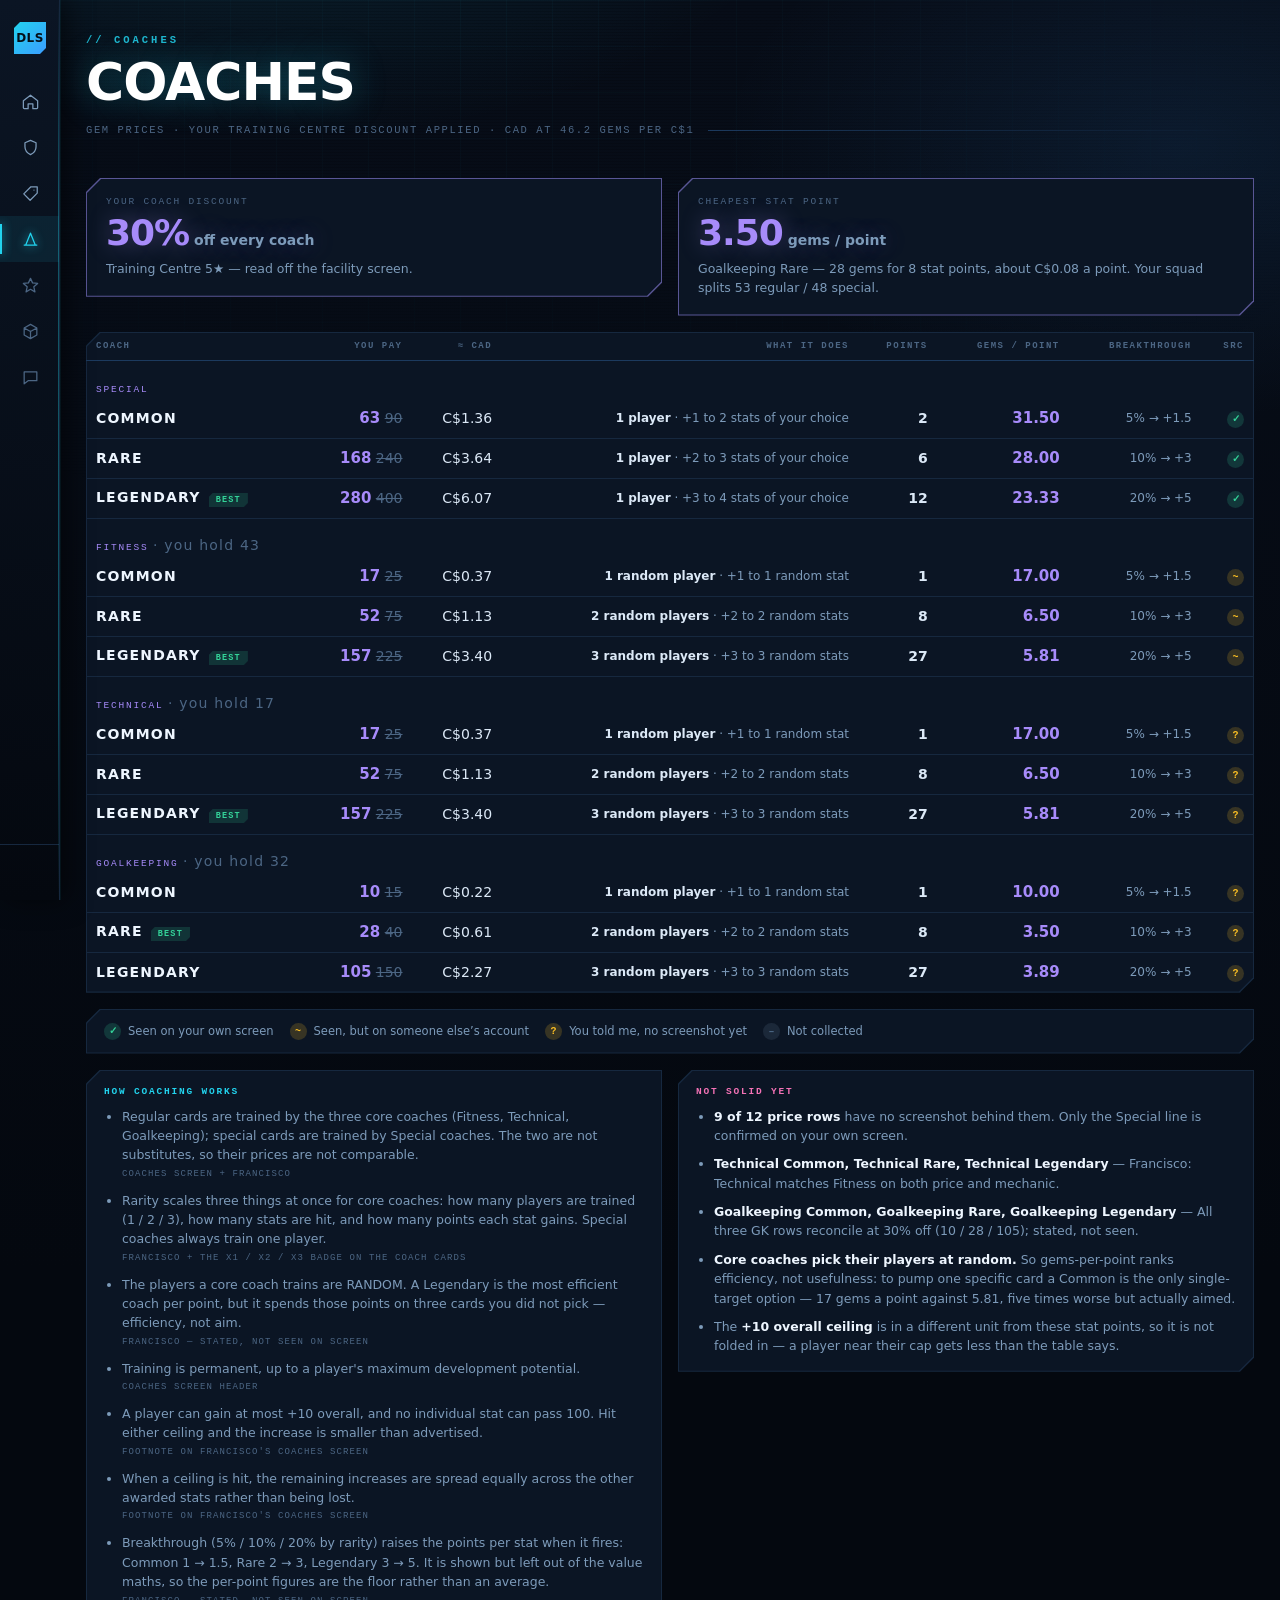
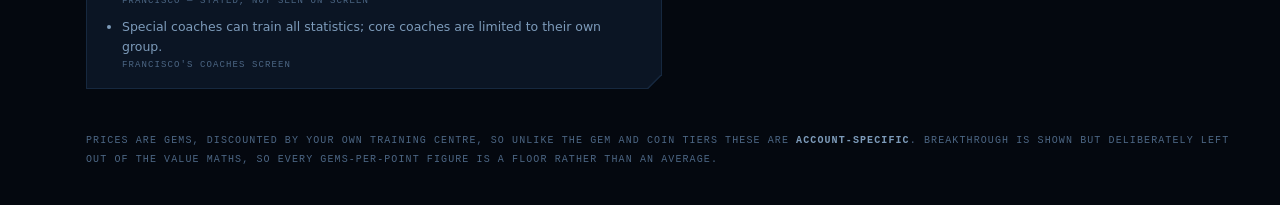
==== coaches.html @ 45949775 "Add coaches as its own section, priced per stat point Coaches are gem-priced and discounted per acco" ====
<!DOCTYPE html>
<html lang="en">
<head>
<meta charset="UTF-8">
<meta name="viewport" content="width=device-width, initial-scale=1.0">
<title>Coaches · DLS</title>
<meta name="theme-color" content="#04080f">

<link rel="stylesheet" href="assets/shell.css">
<style>
:root { color-scheme: dark; --accent: var(--dls-violet); }

.stack { display: grid; gap: 16px; }
.duo { display: grid; grid-template-columns: 1fr 1fr; gap: 16px; align-items: start; }
.duo > * { min-width: 0; }

/* --- Headline cards ------------------------------------------------------ */

.card { padding: 18px 20px; background: color-mix(in srgb, var(--accent) 46%, var(--dls-edge-soft)); }
.card__lab {
  font-family: var(--dls-mono);
  font-size: 9.5px;
  letter-spacing: 1.8px;
  text-transform: uppercase;
  color: var(--dls-ink-faint);
}
.card__big {
  margin-top: 8px;
  font-size: 36px;
  font-weight: 900;
  line-height: 1;
  letter-spacing: -1px;
  color: var(--dls-violet);
  text-shadow: 0 0 22px rgba(167, 139, 250, .35);
  font-variant-numeric: tabular-nums;
}
.card__big small { font-size: 14px; font-weight: 700; letter-spacing: 0; color: var(--dls-ink-dim); }
.card__sub { margin-top: 9px; font-size: 12.5px; line-height: 1.5; color: var(--dls-ink-dim); }

/* --- Table --------------------------------------------------------------- */

.tbl-scroll { overflow-x: auto; }
table { width: 100%; min-width: 620px; border-collapse: collapse; }
th {
  padding: 9px 10px;
  border-bottom: 1px solid var(--dls-edge);
  font-family: var(--dls-mono);
  font-size: 9px;
  font-weight: 600;
  letter-spacing: 1.5px;
  text-transform: uppercase;
  color: var(--dls-ink-faint);
  text-align: right;
  white-space: nowrap;
}
th:first-child, td:first-child { text-align: left; }
td {
  padding: 10px 10px;
  border-bottom: 1px solid var(--dls-edge-soft);
  text-align: right;
  font-variant-numeric: tabular-nums;
  white-space: nowrap;
}
tbody tr:hover td { background: rgba(167, 139, 250, .05); }

.grp td { border-bottom: none; padding-top: 18px; padding-bottom: 4px; }
.grp span {
  font-family: var(--dls-mono);
  font-size: 9.5px;
  letter-spacing: 1.8px;
  text-transform: uppercase;
  color: var(--dls-violet);
}
.grp em { font-style: normal; color: var(--dls-ink-faint); letter-spacing: 1.2px; }

.rarity { font-weight: 800; letter-spacing: 1.2px; text-transform: uppercase; color: #eef6ff; }
.gem-price { font-weight: 900; font-size: 15px; color: var(--dls-violet); }
.gem-base { color: var(--dls-ink-faint); text-decoration: line-through; }
.cad { color: var(--dls-ink); }
.pts { color: var(--dls-ink); font-weight: 700; }
.per-pt { font-weight: 900; font-size: 15px; color: var(--dls-violet); }
.bt { color: var(--dls-ink-dim); font-size: 12px; }
.does { color: var(--dls-ink-dim); font-size: 12px; white-space: normal; min-width: 180px; }
.does b { color: var(--dls-ink); font-weight: 700; }

.tag {
  display: inline-block;
  margin-left: 8px;
  padding: 2px 7px;
  clip-path: polygon(4px 0, 100% 0, 100% calc(100% - 4px), calc(100% - 4px) 100%, 0 100%, 0 4px);
  background: rgba(52, 211, 153, .16);
  color: var(--dls-mint);
  font-family: var(--dls-mono);
  font-size: 8.5px;
  font-weight: 700;
  letter-spacing: 1.2px;
  text-transform: uppercase;
}

/* --- Provenance ---------------------------------------------------------- */

.src {
  display: inline-block;
  width: 17px;
  height: 17px;
  line-height: 17px;
  text-align: center;
  border-radius: 50%;
  font-family: var(--dls-mono);
  font-size: 10px;
  font-weight: 700;
  cursor: help;
}
.src--shot { background: rgba(52, 211, 153, .18); color: var(--dls-mint); }
.src--alt { background: rgba(251, 191, 36, .18); color: var(--dls-amber); }
.src--recall { background: rgba(251, 191, 36, .18); color: var(--dls-amber); }
.src--unknown { background: rgba(125, 155, 186, .14); color: var(--dls-ink-faint); }

.legend { display: flex; flex-wrap: wrap; gap: 16px; padding: 14px 18px; }
.legend div { display: flex; align-items: center; gap: 7px; font-size: 11.5px; color: var(--dls-ink-dim); }

/* --- Prose blocks -------------------------------------------------------- */

.block { padding: 16px 18px; }
.block h2 {
  margin: 0 0 10px;
  font-family: var(--dls-mono);
  font-size: 9.5px;
  font-weight: 600;
  letter-spacing: 1.8px;
  text-transform: uppercase;
}
.block--rules h2 { color: var(--dls-cyan); }
.block--gaps h2 { color: var(--dls-magenta); }
.block ul { margin: 0; padding-left: 18px; }
.block li { margin-bottom: 9px; font-size: 12.5px; line-height: 1.55; color: var(--dls-ink-dim); }
.block li:last-child { margin-bottom: 0; }
.block li b { color: #eef6ff; font-weight: 700; }
.block li em {
  display: block;
  margin-top: 3px;
  font-style: normal;
  font-family: var(--dls-mono);
  font-size: 9px;
  letter-spacing: 1.1px;
  text-transform: uppercase;
  color: var(--dls-ink-faint);
}

@media (max-width: 900px) { .duo { grid-template-columns: 1fr; } }
</style>
</head>

<body data-dls-page="coaches" data-dls-skin="hud">

<div class="wrap stack">

  <header class="head">
    <p class="eyebrow">// Coaches</p>
    <h1>Coaches</h1>
    <p class="rule" id="head-rule">—</p>
  </header>

  <div class="duo">
    <div class="dls-panel card">
      <div class="card__lab">Your coach discount</div>
      <div class="card__big" id="disc">—<small> off every coach</small></div>
      <div class="card__sub" id="disc-sub"></div>
    </div>
    <div class="dls-panel card">
      <div class="card__lab">Cheapest stat point</div>
      <div class="card__big" id="best">—<small> gems / point</small></div>
      <div class="card__sub" id="best-sub"></div>
    </div>
  </div>

  <div class="dls-panel">
    <div class="tbl-scroll">
      <table>
        <thead><tr>
          <th>Coach</th><th>You pay</th><th>≈ CAD</th><th>What it does</th>
          <th>Points</th><th>Gems / point</th><th>Breakthrough</th><th>Src</th>
        </tr></thead>
        <tbody id="rows"></tbody>
      </table>
    </div>
  </div>

  <div class="dls-panel legend" id="legend"></div>

  <div class="duo">
    <div class="dls-panel block block--rules">
      <h2>How coaching works</h2>
      <ul id="rules"></ul>
    </div>
    <div class="dls-panel block block--gaps">
      <h2>Not solid yet</h2>
      <ul id="gaps"></ul>
    </div>
  </div>

  <p class="note" id="foot"></p>

</div>

<script src="data/coaches.js"></script>
<script src="data/store.js"></script>
<script src="data/players.js"></script>
<script src="assets/shell.js" defer></script>
<script>
/* Every figure here is derived from data/coaches.js — prices, points and value
   are computed, never typed, so a price change is a one-line edit in the data
   file. data/store.js supplies the gem rate for the CAD column; data/players.js
   supplies the squad split, since core and Special coaches apply to different
   cards and the useful question is how many of each you own. */

var money = function (n) { return 'C$' + n.toFixed(2); };
var num = function (n) { return n.toLocaleString('en-CA'); };

function coachPrice(base) {
  return base == null ? null : Math.floor(base * (100 - COACH_DISCOUNT_PCT) / 100);
}

var SRC = {
  shot:       { cls: 'shot',    mark: '✓', label: 'Seen on your own screen' },
  'shot-alt': { cls: 'alt',     mark: '~', label: 'Seen, but on someone else’s account' },
  said:       { cls: 'recall',  mark: '?', label: 'You told me, no screenshot yet' },
  unknown:    { cls: 'unknown', mark: '–', label: 'Not collected' }
};

/* Best value is judged inside each coach line, not across the whole table:
   core and Special coaches train different cards, so a Special coach costing
   more per point than a Fitness one is not a verdict on either. */
function bestPerType() {
  var best = {};
  COACHES.forEach(function (c) {
    var per = coachPrice(c.base) / coachPoints(c);
    if (best[c.type] == null || per < best[c.type]) best[c.type] = per;
  });
  return best;
}

(function () {
  var gemRate = Math.max.apply(null, GEM_PACKS.map(function (p) { return p.gems / p.price; }));
  var best = bestPerType();

  document.getElementById('head-rule').textContent =
    'Gem prices · your Training Centre discount applied · CAD at ' + gemRate.toFixed(1) + ' gems per C$1';

  /* --- table --- */
  var lastType = null;
  document.getElementById('rows').innerHTML = COACHES.map(function (c) {
    var head = '';
    if (c.type !== lastType) {
      lastType = c.type;
      var stock = COACH_STOCK[c.type];
      head = '<tr class="grp"><td colspan="8"><span>' + c.type + '</span>'
        + (stock != null ? ' <em>· you hold ' + stock + '</em>' : '') + '</td></tr>';
    }
    var pay = coachPrice(c.base), pts = coachPoints(c), per = pay / pts, s = SRC[c.src];
    return head + '<tr>'
      + '<td><span class="rarity">' + c.rarity + '</span>'
      + (Math.abs(per - best[c.type]) < 1e-9 ? '<span class="tag">Best</span>' : '') + '</td>'
      + '<td><span class="gem-price">' + num(pay) + '</span> <span class="gem-base">' + num(c.base) + '</span></td>'
      + '<td class="cad">' + money(pay / gemRate) + '</td>'
      + '<td class="does"><b>' + c.players + (c.rndPlayers ? ' random' : '')
      + (c.players === 1 ? ' player' : ' players')
      + '</b> · +' + c.step + ' to ' + c.statN
      + (c.pick === 'random' ? ' random stat' : ' stat') + (c.statN === 1 ? '' : 's')
      + (c.pick === 'random' ? '' : ' ' + c.pick) + '</td>'
      + '<td class="pts">' + pts + '</td>'
      + '<td class="per-pt">' + per.toFixed(2) + '</td>'
      + '<td class="bt">' + c.chance + '% → +' + c.bt + '</td>'
      + '<td><span class="src src--' + s.cls + '" title="' + s.label
      + (c.note ? ' — ' + c.note.replace(/"/g, '&quot;') : '') + '">' + s.mark + '</span></td>'
      + '</tr>';
  }).join('');

  /* --- headline cards --- */
  document.getElementById('disc').innerHTML =
    COACH_DISCOUNT_PCT + '%<small> off every coach</small>';
  document.getElementById('disc-sub').textContent = COACH_DISCOUNT_SOURCE + '.';

  var cheapest = COACHES.map(function (c) {
    return { c: c, per: coachPrice(c.base) / coachPoints(c) };
  }).sort(function (a, b) { return a.per - b.per; })[0];

  document.getElementById('best').innerHTML =
    cheapest.per.toFixed(2) + '<small> gems / point</small>';

  /* Mapping card type to the coach split is an inference: "standard" is the
     regular card type in the squad data, everything else is a special card. */
  var split = '';
  if (typeof PLAYERS !== 'undefined') {
    var regular = PLAYERS.filter(function (p) { return p.card === 'standard'; }).length;
    split = ' Your squad splits ' + regular + ' regular / ' + (PLAYERS.length - regular) + ' special.';
  }
  document.getElementById('best-sub').textContent =
    cheapest.c.type + ' ' + cheapest.c.rarity + ' — ' + coachPrice(cheapest.c.base)
    + ' gems for ' + coachPoints(cheapest.c) + ' stat points, about '
    + money(cheapest.per / gemRate) + ' a point.' + split;

  /* --- legend, rules, gaps --- */
  document.getElementById('legend').innerHTML = Object.keys(SRC).map(function (k) {
    return '<div><span class="src src--' + SRC[k].cls + '">' + SRC[k].mark + '</span>' + SRC[k].label + '</div>';
  }).join('');

  document.getElementById('rules').innerHTML = COACH_RULES.map(function (r) {
    return '<li>' + r.rule + '<em>' + r.src + '</em></li>';
  }).join('');

  /* Several rows share a note; list each note once against the rows it covers
     rather than repeating it verbatim three times. */
  var byNote = {};
  COACHES.filter(function (c) { return c.note; }).forEach(function (c) {
    (byNote[c.note] = byNote[c.note] || []).push(c.type + ' ' + c.rarity);
  });
  var unseen = COACHES.filter(function (c) { return c.src !== 'shot'; });

  document.getElementById('gaps').innerHTML =
    '<li><b>' + unseen.length + ' of ' + COACHES.length + ' price rows</b> have no screenshot behind them. '
    + 'Only the Special line is confirmed on your own screen.</li>'
    + Object.keys(byNote).map(function (n) {
        return '<li><b>' + byNote[n].join(', ') + '</b> — ' + n + '</li>';
      }).join('')
    + '<li><b>Core coaches pick their players at random.</b> So gems-per-point ranks efficiency, '
    + 'not usefulness: to pump one specific card a Common is the only single-target option — '
    + '17 gems a point against 5.81, five times worse but actually aimed.</li>'
    + '<li>The <b>+10 overall ceiling</b> is in a different unit from these stat points, so it is not '
    + 'folded in — a player near their cap gets less than the table says.</li>';

  document.getElementById('foot').innerHTML =
    'Prices are gems, discounted by your own Training Centre, so unlike the gem and coin tiers '
    + 'these are <b>account-specific</b>. Breakthrough is shown but deliberately left out of the value '
    + 'maths, so every gems-per-point figure is a floor rather than an average.';
})();
</script>
</body>
</html>
---- assets/shell.css ----
/* ===========================================================================
   DLS shell — the chrome shared by every page of the site.

   Direction: near-black ground, thin high-chroma strokes, octagonal clipped
   corners instead of rounded ones, telemetry-style monospace labels, and glow
   carried by layered box-shadows. Game UI, but console/HUD rather than the
   candy-coloured mobile store.

   Navigation is a fixed left rail: 60px of icons at rest, expanding to show
   labels on hover. Content is padded past the collapsed width and the expanded
   rail overlays it, so nothing reflows when it opens.

   Every token is prefixed --dls- on purpose: squad.html carries its own
   GitHub-Primer palette on --bg / --text / --accent and the two must not
   collide. This file owns the rail only; page bodies keep their own CSS.
   =========================================================================== */

:root {
  /* Ground */
  --dls-void: #04080f;
  --dls-ground: #070d18;
  --dls-panel: #0b1524;
  --dls-panel-lit: #101d30;

  /* Strokes and text */
  --dls-edge: #1c3a5e;
  --dls-edge-soft: #16283f;
  --dls-ink: #dce9f7;
  --dls-ink-dim: #7d9bba;
  --dls-ink-faint: #4c6684;

  /* High-chroma accents */
  --dls-cyan: #22d3ee;
  --dls-blue: #3b9dff;
  --dls-mint: #34d399;
  --dls-amber: #fbbf24;
  --dls-violet: #a78bfa;
  --dls-magenta: #f472b6;
  --dls-rose: #fb7185;

  --dls-rail-w: 60px;
  --dls-rail-open: 236px;

  /* Two corners cut, top-left and bottom-right — the load-bearing shape of
     the whole design. Overridden per element where a smaller cut reads better. */
  --dls-cut: 14px;
  --dls-oct: polygon(
    var(--dls-cut) 0, 100% 0,
    100% calc(100% - var(--dls-cut)), calc(100% - var(--dls-cut)) 100%,
    0 100%, 0 var(--dls-cut)
  );

  --dls-mono: ui-monospace, 'SF Mono', SFMono-Regular, Menlo, Consolas, monospace;
  --dls-sans: system-ui, 'Segoe UI', Roboto, sans-serif;
}

/* --- Left rail ------------------------------------------------------------ */

.dls-rail {
  position: fixed;
  top: 0;
  left: 0;
  z-index: 900;
  display: flex;
  flex-direction: column;
  width: var(--dls-rail-w);
  height: 100vh;
  padding: 12px 0;
  overflow: hidden;
  background: linear-gradient(180deg, var(--dls-panel) 0%, var(--dls-void) 100%);
  border-right: 1px solid var(--dls-edge-soft);
  box-shadow: 1px 0 0 rgba(34, 211, 238, .07), 6px 0 26px rgba(0, 0, 0, .55);
  font-family: var(--dls-sans);
  transition: width .18s cubic-bezier(.4, 0, .2, 1);
}
@media (hover: hover) and (pointer: fine) {
  .dls-rail:hover { width: var(--dls-rail-open); }
}
.dls-rail.is-open { width: var(--dls-rail-open); }

/* A hairline of accent light down the inner edge. */
.dls-rail::after {
  content: '';
  position: absolute;
  top: 0;
  right: 0;
  width: 1px;
  height: 100%;
  background: linear-gradient(180deg, transparent, rgba(34, 211, 238, .35) 22%, rgba(34, 211, 238, .35) 78%, transparent);
  pointer-events: none;
}

/* Rows share a grid so icons stay put while labels fade in. */
.dls-rail__logo,
.dls-rail__item {
  display: grid;
  grid-template-columns: var(--dls-rail-w) 1fr;
  align-items: center;
  height: 46px;
  text-decoration: none;
  white-space: nowrap;
}

.dls-rail__logo { height: 52px; margin-bottom: 14px; cursor: pointer; }
.dls-rail__mark {
  justify-self: center;
  display: grid;
  place-items: center;
  width: 32px;
  height: 32px;
  clip-path: polygon(6px 0, 100% 0, 100% calc(100% - 6px), calc(100% - 6px) 100%, 0 100%, 0 6px);
  background: linear-gradient(135deg, var(--dls-cyan), var(--dls-blue));
  color: #041018;
  font-size: 12px;
  font-weight: 900;
  letter-spacing: .5px;
  box-shadow: 0 0 14px rgba(34, 211, 238, .5);
}
.dls-rail__word {
  font-family: var(--dls-mono);
  font-size: 9.5px;
  font-weight: 600;
  letter-spacing: 2px;
  text-transform: uppercase;
  color: var(--dls-ink-dim);
}

.dls-rail__item { position: relative; color: var(--dls-ink-dim); transition: color .14s, background .14s; }
.dls-rail__item svg { justify-self: center; width: 19px; height: 19px; stroke: currentColor; fill: none; stroke-width: 1.6; stroke-linecap: round; stroke-linejoin: round; }
.dls-rail__label { font-size: 12.5px; font-weight: 700; letter-spacing: 1.4px; text-transform: uppercase; }

.dls-rail__item:hover { color: var(--dls-ink); background: rgba(34, 211, 238, .06); }

.dls-rail__item--active { color: var(--dls-cyan); background: rgba(34, 211, 238, .09); }
.dls-rail__item--active::before {
  content: '';
  position: absolute;
  left: 0;
  top: 8px;
  bottom: 8px;
  width: 2px;
  background: var(--dls-cyan);
  box-shadow: 0 0 10px var(--dls-cyan);
}
.dls-rail__item--active svg { filter: drop-shadow(0 0 5px rgba(34, 211, 238, .8)); }

.dls-rail__item--soon { color: var(--dls-ink-faint); cursor: not-allowed; }
.dls-rail__item--soon:hover { color: var(--dls-ink-faint); background: none; }
.dls-rail__lock {
  margin-left: 8px;
  font-family: var(--dls-mono);
  font-size: 8.5px;
  letter-spacing: 1.2px;
  color: var(--dls-ink-faint);
  opacity: .8;
}

.dls-rail__spacer { flex: 1; }

.dls-rail__foot {
  display: grid;
  grid-template-columns: var(--dls-rail-w) 1fr;
  align-items: center;
  min-height: 44px;
  border-top: 1px solid var(--dls-edge-soft);
  padding-top: 10px;
}
.dls-rail__build {
  font-family: var(--dls-mono);
  font-size: 8.5px;
  letter-spacing: 1.1px;
  text-transform: uppercase;
  color: var(--dls-ink-faint);
  white-space: nowrap;
}

/* squad.html ships a theme toggle pinned to the viewport corner; it moves into
   the rail foot, so its absolute positioning and Primer colours are undone. */
.dls-rail .theme-toggle {
  position: static;
  justify-self: center;
  border-color: var(--dls-edge-soft);
  background: var(--dls-panel-lit);
  color: var(--dls-ink-dim);
}
.dls-rail .theme-toggle:hover { border-color: var(--dls-cyan); color: var(--dls-cyan); }

/* Push page content clear of the collapsed rail. The attribute selector
   outranks squad.html's own bare `body` rule regardless of load order. */
body[data-dls-page] { padding-left: calc(var(--dls-rail-w) + 14px); }

@media (max-width: 640px) {
  :root { --dls-rail-w: 52px; }
}

/* --- Shared card / control primitives ------------------------------------ */

/* Clipped panel with a 1px lit edge: the element paints the edge colour and an
   inset pseudo-element paints the fill, since a clip-path crops any real
   border along with the corners. */
.dls-panel {
  position: relative;
  clip-path: var(--dls-oct);
  background: var(--dls-edge-soft);
}
.dls-panel::before {
  content: '';
  position: absolute;
  inset: 1px;
  clip-path: var(--dls-oct);
  background: var(--dls-panel);
  z-index: 0;
}
.dls-panel > * { position: relative; z-index: 1; }

.dls-btn {
  position: relative;
  display: block;
  width: 100%;
  padding: 13px 18px;
  clip-path: polygon(10px 0, 100% 0, 100% calc(100% - 10px), calc(100% - 10px) 100%, 0 100%, 0 10px);
  border: none;
  background: linear-gradient(100deg, var(--dls-cyan), var(--dls-blue));
  color: #04121a;
  font-family: var(--dls-sans);
  font-size: 14px;
  font-weight: 900;
  letter-spacing: 2.4px;
  text-transform: uppercase;
  text-align: center;
  text-decoration: none;
  cursor: pointer;
  transition: filter .14s, box-shadow .14s;
}
.dls-btn:hover { filter: brightness(1.12); box-shadow: 0 0 22px rgba(34, 211, 238, .45); }

.dls-btn--locked {
  background: var(--dls-edge-soft);
  color: var(--dls-ink-faint);
  cursor: not-allowed;
  letter-spacing: 2px;
}
.dls-btn--locked:hover { filter: none; box-shadow: none; }

/* Status chip — "LIVE" carries a pulsing dot, "LOCKED" does not. */
.dls-flag {
  display: inline-flex;
  align-items: center;
  gap: 6px;
  padding: 4px 10px;
  clip-path: polygon(6px 0, 100% 0, 100% calc(100% - 6px), calc(100% - 6px) 100%, 0 100%, 0 6px);
  font-family: var(--dls-mono);
  font-size: 9.5px;
  font-weight: 700;
  letter-spacing: 1.6px;
  text-transform: uppercase;
  white-space: nowrap;
}
.dls-flag i { width: 5px; height: 5px; border-radius: 50%; background: currentColor; }
.dls-flag--live {
  background: rgba(52, 211, 153, .13);
  color: var(--dls-mint);
  box-shadow: inset 0 0 0 1px rgba(52, 211, 153, .35);
}
.dls-flag--live i { animation: dls-pulse 1.8s ease-in-out infinite; }
.dls-flag--soon {
  background: rgba(125, 155, 186, .09);
  color: var(--dls-ink-faint);
  box-shadow: inset 0 0 0 1px rgba(125, 155, 186, .2);
}

@keyframes dls-pulse {
  0%, 100% { opacity: 1; box-shadow: 0 0 0 0 currentColor; }
  50% { opacity: .45; box-shadow: 0 0 7px 1px currentColor; }
}

@media (prefers-reduced-motion: reduce) {
  .dls-rail { transition: none; }
  .dls-flag--live i { animation: none; }
}

/* --- Page furniture, shared by the HUD-skinned pages ----------------------
   Opt in with data-dls-skin="hud" on <body>. squad.html deliberately stays
   out: it keeps its own GitHub-Primer palette and its light/dark toggle, and
   was not written for border-box, so the reset below is scoped too. */

body[data-dls-skin="hud"] * { box-sizing: border-box; }

body[data-dls-skin="hud"] {
  margin: 0;
  min-height: 100vh;
  padding: 34px 26px 48px calc(var(--dls-rail-w) + 26px);
  background:
    radial-gradient(900px 520px at 22% -10%, rgba(34, 211, 238, .13) 0%, transparent 62%),
    radial-gradient(760px 460px at 92% 8%, rgba(59, 157, 255, .10) 0%, transparent 60%),
    linear-gradient(180deg, var(--dls-ground) 0%, var(--dls-void) 70%);
  color: var(--dls-ink);
  font-family: var(--dls-sans);
  font-size: 14px;
}

/* Telemetry grid + scanlines, over the ground and under the content. */
body[data-dls-skin="hud"]::before {
  content: '';
  position: fixed;
  inset: 0;
  z-index: 0;
  pointer-events: none;
  background:
    linear-gradient(rgba(34, 211, 238, .030) 1px, transparent 1px) 0 0 / 100% 46px,
    linear-gradient(90deg, rgba(34, 211, 238, .030) 1px, transparent 1px) 0 0 / 46px 100%,
    repeating-linear-gradient(0deg, rgba(0, 0, 0, .16) 0 1px, transparent 1px 3px);
  mask-image: radial-gradient(1200px 700px at 40% 0%, #000 0%, transparent 78%);
}

.wrap { position: relative; z-index: 1; max-width: 1380px; margin: 0 auto; }

.head { margin-bottom: 26px; }
.eyebrow {
  margin: 0 0 10px;
  font-family: var(--dls-mono);
  font-size: 10.5px;
  font-weight: 600;
  letter-spacing: 3px;
  text-transform: uppercase;
  color: var(--dls-cyan);
  opacity: .85;
}
.head h1 {
  margin: 0;
  font-size: 52px;
  font-weight: 900;
  line-height: 1;
  letter-spacing: -1px;
  text-transform: uppercase;
  color: #fff;
  text-shadow: 0 0 34px rgba(34, 211, 238, .35);
}
.head h1 em {
  font-style: normal;
  color: var(--dls-cyan);
  text-shadow: 0 0 22px rgba(34, 211, 238, .7);
}
.rule {
  display: flex;
  align-items: center;
  gap: 14px;
  margin: 16px 0 0;
  font-family: var(--dls-mono);
  font-size: 10.5px;
  letter-spacing: 1.6px;
  text-transform: uppercase;
  color: var(--dls-ink-faint);
}
.rule::after {
  content: '';
  flex: 1;
  height: 1px;
  background: linear-gradient(90deg, var(--dls-edge), transparent);
}

.note {
  margin: 26px 0 0;
  font-family: var(--dls-mono);
  font-size: 10px;
  line-height: 1.9;
  letter-spacing: 1.1px;
  text-transform: uppercase;
  color: var(--dls-ink-faint);
}
.note b { color: var(--dls-ink-dim); font-weight: 600; }

@media (max-width: 620px) {
  body[data-dls-skin="hud"] { padding: 26px 16px 40px calc(var(--dls-rail-w) + 14px); }
  .head h1 { font-size: 38px; }
}
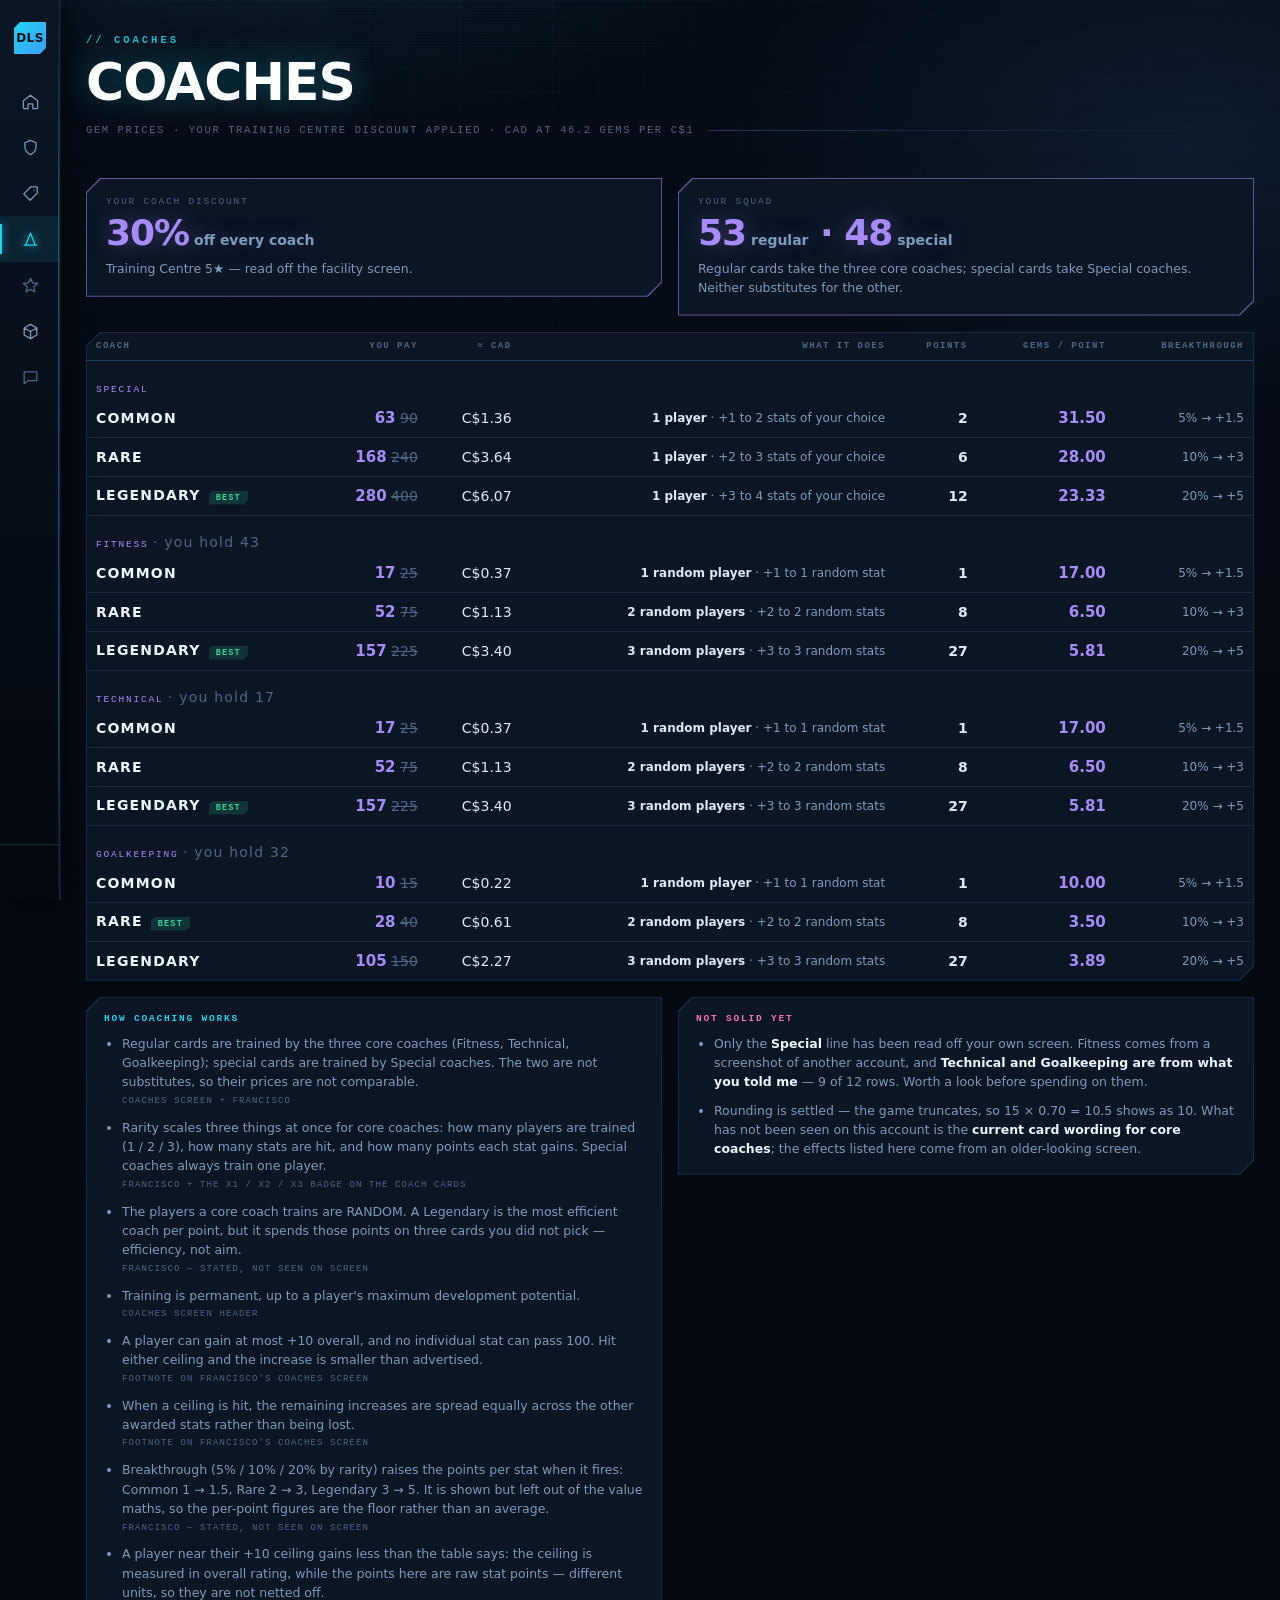
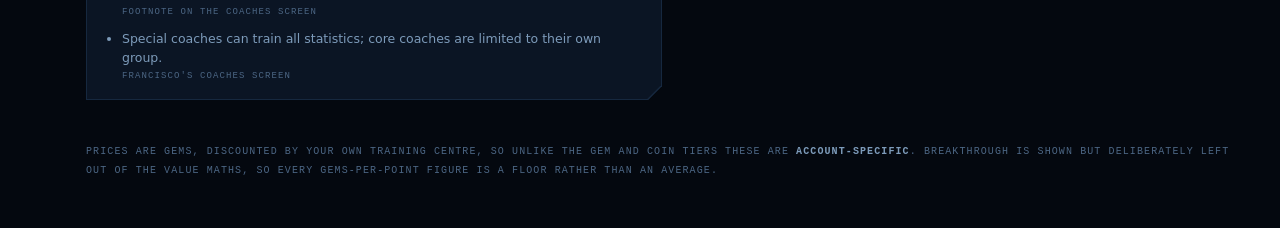
==== commit 0c209dd3: "Score the real-money packs against buying their contents yourself A pack is worth what its contents " ====
--- a/coaches.html
+++ b/coaches.html
@@ -96,28 +96,6 @@
   letter-spacing: 1.2px;
   text-transform: uppercase;
 }
-
-/* --- Provenance ---------------------------------------------------------- */
-
-.src {
-  display: inline-block;
-  width: 17px;
-  height: 17px;
-  line-height: 17px;
-  text-align: center;
-  border-radius: 50%;
-  font-family: var(--dls-mono);
-  font-size: 10px;
-  font-weight: 700;
-  cursor: help;
-}
-.src--shot { background: rgba(52, 211, 153, .18); color: var(--dls-mint); }
-.src--alt { background: rgba(251, 191, 36, .18); color: var(--dls-amber); }
-.src--recall { background: rgba(251, 191, 36, .18); color: var(--dls-amber); }
-.src--unknown { background: rgba(125, 155, 186, .14); color: var(--dls-ink-faint); }
-
-.legend { display: flex; flex-wrap: wrap; gap: 16px; padding: 14px 18px; }
-.legend div { display: flex; align-items: center; gap: 7px; font-size: 11.5px; color: var(--dls-ink-dim); }
 
 /* --- Prose blocks -------------------------------------------------------- */
 
@@ -168,9 +146,9 @@
       <div class="card__sub" id="disc-sub"></div>
     </div>
     <div class="dls-panel card">
-      <div class="card__lab">Cheapest stat point</div>
-      <div class="card__big" id="best">—<small> gems / point</small></div>
-      <div class="card__sub" id="best-sub"></div>
+      <div class="card__lab">Your squad</div>
+      <div class="card__big" id="split">—</div>
+      <div class="card__sub" id="split-sub"></div>
     </div>
   </div>
 
@@ -179,14 +157,12 @@
       <table>
         <thead><tr>
           <th>Coach</th><th>You pay</th><th>≈ CAD</th><th>What it does</th>
-          <th>Points</th><th>Gems / point</th><th>Breakthrough</th><th>Src</th>
+          <th>Points</th><th>Gems / point</th><th>Breakthrough</th>
         </tr></thead>
         <tbody id="rows"></tbody>
       </table>
     </div>
   </div>
-
-  <div class="dls-panel legend" id="legend"></div>
 
   <div class="duo">
     <div class="dls-panel block block--rules">
@@ -221,13 +197,6 @@
   return base == null ? null : Math.floor(base * (100 - COACH_DISCOUNT_PCT) / 100);
 }
 
-var SRC = {
-  shot:       { cls: 'shot',    mark: '✓', label: 'Seen on your own screen' },
-  'shot-alt': { cls: 'alt',     mark: '~', label: 'Seen, but on someone else’s account' },
-  said:       { cls: 'recall',  mark: '?', label: 'You told me, no screenshot yet' },
-  unknown:    { cls: 'unknown', mark: '–', label: 'Not collected' }
-};
-
 /* Best value is judged inside each coach line, not across the whole table:
    core and Special coaches train different cards, so a Special coach costing
    more per point than a Fitness one is not a verdict on either. */
@@ -254,10 +223,10 @@
     if (c.type !== lastType) {
       lastType = c.type;
       var stock = COACH_STOCK[c.type];
-      head = '<tr class="grp"><td colspan="8"><span>' + c.type + '</span>'
+      head = '<tr class="grp"><td colspan="7"><span>' + c.type + '</span>'
         + (stock != null ? ' <em>· you hold ' + stock + '</em>' : '') + '</td></tr>';
     }
-    var pay = coachPrice(c.base), pts = coachPoints(c), per = pay / pts, s = SRC[c.src];
+    var pay = coachPrice(c.base), pts = coachPoints(c), per = pay / pts;
     return head + '<tr>'
       + '<td><span class="rarity">' + c.rarity + '</span>'
       + (Math.abs(per - best[c.type]) < 1e-9 ? '<span class="tag">Best</span>' : '') + '</td>'
@@ -271,8 +240,6 @@
       + '<td class="pts">' + pts + '</td>'
       + '<td class="per-pt">' + per.toFixed(2) + '</td>'
       + '<td class="bt">' + c.chance + '% → +' + c.bt + '</td>'
-      + '<td><span class="src src--' + s.cls + '" title="' + s.label
-      + (c.note ? ' — ' + c.note.replace(/"/g, '&quot;') : '') + '">' + s.mark + '</span></td>'
       + '</tr>';
   }).join('');
 
@@ -281,53 +248,31 @@
     COACH_DISCOUNT_PCT + '%<small> off every coach</small>';
   document.getElementById('disc-sub').textContent = COACH_DISCOUNT_SOURCE + '.';
 
-  var cheapest = COACHES.map(function (c) {
-    return { c: c, per: coachPrice(c.base) / coachPoints(c) };
-  }).sort(function (a, b) { return a.per - b.per; })[0];
-
-  document.getElementById('best').innerHTML =
-    cheapest.per.toFixed(2) + '<small> gems / point</small>';
-
-  /* Mapping card type to the coach split is an inference: "standard" is the
-     regular card type in the squad data, everything else is a special card. */
-  var split = '';
+  /* Which cards each coach line can be used on at all. Mapping card type to
+     the split is an inference: "standard" is the regular card type in the
+     squad data, everything else is a special card. */
   if (typeof PLAYERS !== 'undefined') {
     var regular = PLAYERS.filter(function (p) { return p.card === 'standard'; }).length;
-    split = ' Your squad splits ' + regular + ' regular / ' + (PLAYERS.length - regular) + ' special.';
+    document.getElementById('split').innerHTML =
+      regular + '<small> regular</small> · ' + (PLAYERS.length - regular) + '<small> special</small>';
+    document.getElementById('split-sub').textContent =
+      'Regular cards take the three core coaches; special cards take Special coaches. '
+      + 'Neither substitutes for the other.';
   }
-  document.getElementById('best-sub').textContent =
-    cheapest.c.type + ' ' + cheapest.c.rarity + ' — ' + coachPrice(cheapest.c.base)
-    + ' gems for ' + coachPoints(cheapest.c) + ' stat points, about '
-    + money(cheapest.per / gemRate) + ' a point.' + split;
 
   /* --- legend, rules, gaps --- */
-  document.getElementById('legend').innerHTML = Object.keys(SRC).map(function (k) {
-    return '<div><span class="src src--' + SRC[k].cls + '">' + SRC[k].mark + '</span>' + SRC[k].label + '</div>';
-  }).join('');
-
   document.getElementById('rules').innerHTML = COACH_RULES.map(function (r) {
     return '<li>' + r.rule + '<em>' + r.src + '</em></li>';
   }).join('');
 
-  /* Several rows share a note; list each note once against the rows it covers
-     rather than repeating it verbatim three times. */
-  var byNote = {};
-  COACHES.filter(function (c) { return c.note; }).forEach(function (c) {
-    (byNote[c.note] = byNote[c.note] || []).push(c.type + ' ' + c.rarity);
-  });
   var unseen = COACHES.filter(function (c) { return c.src !== 'shot'; });
-
   document.getElementById('gaps').innerHTML =
-    '<li><b>' + unseen.length + ' of ' + COACHES.length + ' price rows</b> have no screenshot behind them. '
-    + 'Only the Special line is confirmed on your own screen.</li>'
-    + Object.keys(byNote).map(function (n) {
-        return '<li><b>' + byNote[n].join(', ') + '</b> — ' + n + '</li>';
-      }).join('')
-    + '<li><b>Core coaches pick their players at random.</b> So gems-per-point ranks efficiency, '
-    + 'not usefulness: to pump one specific card a Common is the only single-target option — '
-    + '17 gems a point against 5.81, five times worse but actually aimed.</li>'
-    + '<li>The <b>+10 overall ceiling</b> is in a different unit from these stat points, so it is not '
-    + 'folded in — a player near their cap gets less than the table says.</li>';
+    '<li>Only the <b>Special</b> line has been read off your own screen. Fitness comes from a '
+    + 'screenshot of another account, and <b>Technical and Goalkeeping are from what you told me</b> '
+    + '— ' + unseen.length + ' of ' + COACHES.length + ' rows. Worth a look before spending on them.</li>'
+    + '<li>Rounding is settled — the game truncates, so 15 × 0.70 = 10.5 shows as 10. What has not '
+    + 'been seen on this account is the <b>current card wording for core coaches</b>; the effects '
+    + 'listed here come from an older-looking screen.</li>';
 
   document.getElementById('foot').innerHTML =
     'Prices are gems, discounted by your own Training Centre, so unlike the gem and coin tiers '
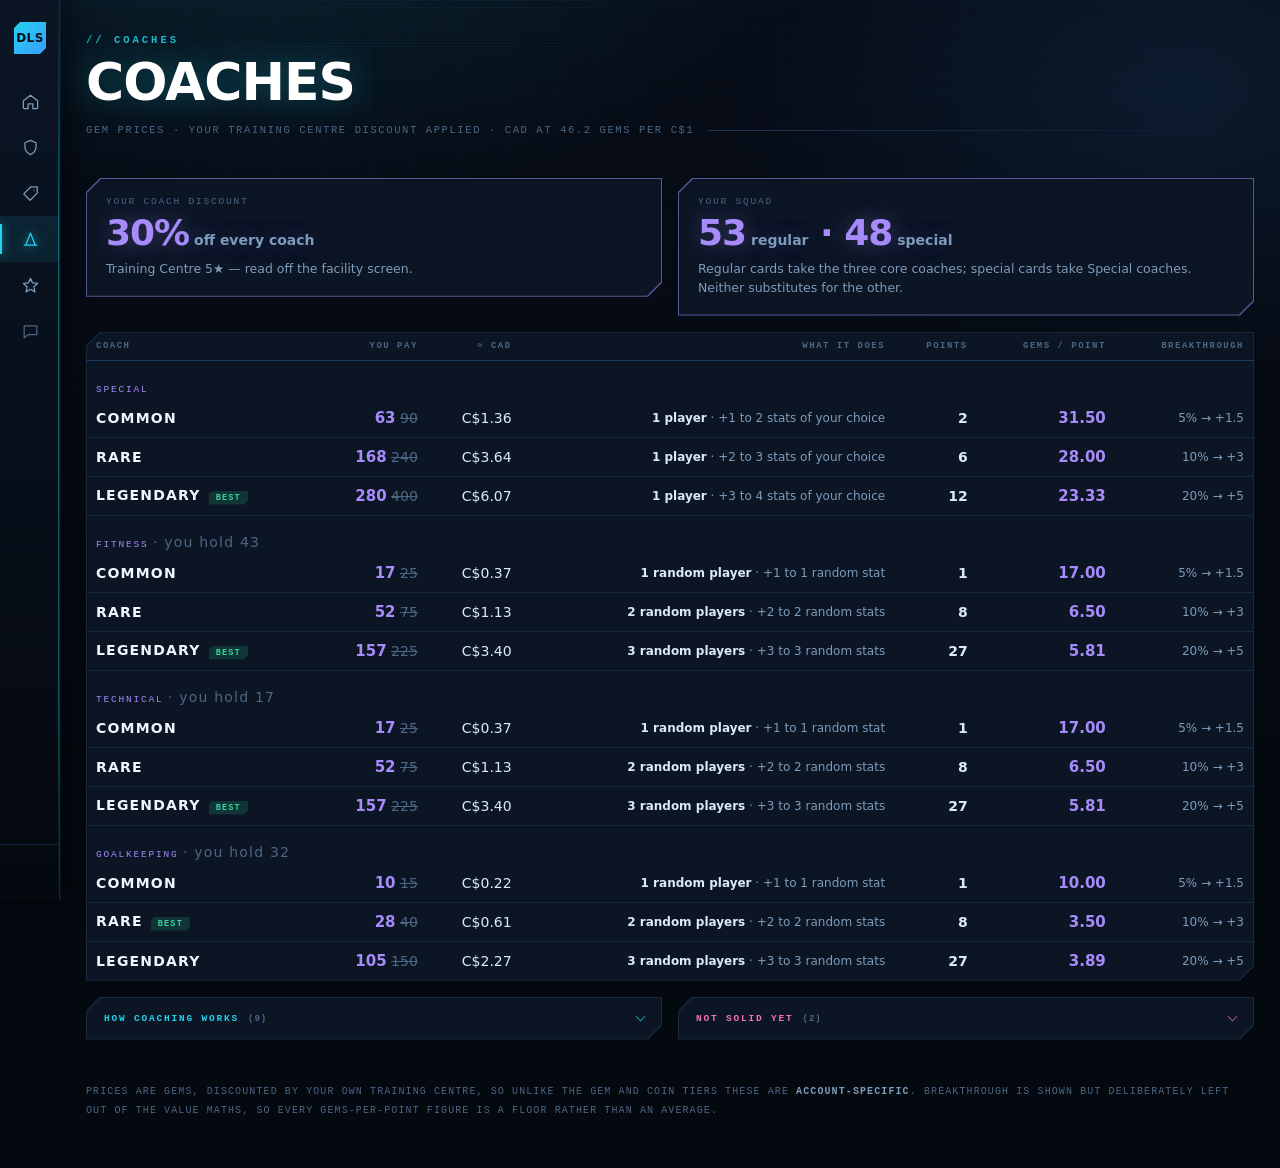
==== commit 7fdadb81: "Collapse the prose blocks behind their own headings Twelve blocks across three pages were walls of t" ====
--- a/coaches.html
+++ b/coaches.html
@@ -100,17 +100,47 @@
 /* --- Prose blocks -------------------------------------------------------- */
 
 .block { padding: 16px 18px; }
-.block h2 {
-  margin: 0 0 10px;
+/* These blocks hold the longest prose on the page and the part nobody reads
+   twice, so they are <details> and start closed. The heading still carries the
+   warning — "not solid yet" is itself the caveat — and the count beside it says
+   how much is folded away, so collapsing hides the words without hiding the
+   fact that there are words. */
+.block > summary {
+  margin: 0;
+  display: flex;
+  align-items: baseline;
+  gap: 9px;
+  cursor: pointer;
+  list-style: none;                 /* Firefox and Chrome */
   font-family: var(--dls-mono);
   font-size: 9.5px;
   font-weight: 600;
   letter-spacing: 1.8px;
   text-transform: uppercase;
-}
-.block--rules h2 { color: var(--dls-cyan); }
-.block--gaps h2 { color: var(--dls-magenta); }
-.block ul { margin: 0; padding-left: 18px; }
+  -webkit-user-select: none;        /* a summary is for clicking, not selecting */
+  user-select: none;
+}
+.block > summary::-webkit-details-marker { display: none; }   /* Safari before 17 */
+.block > summary:hover { filter: brightness(1.3); }
+.block > summary:focus-visible { outline: 1px solid currentColor; outline-offset: 3px; }
+.block--rules > summary { color: var(--dls-cyan); }
+.block--gaps > summary { color: var(--dls-magenta); }
+.block__n { font-size: 9px; letter-spacing: 1px; color: var(--dls-ink-faint); }
+/* A chevron built from borders rather than a glyph, so it cannot pick up an
+   emoji font on one platform and a box on another. */
+.block > summary::after {
+  content: "";
+  margin-left: auto;
+  align-self: center;
+  width: 6px; height: 6px;
+  border-right: 1.5px solid currentColor;
+  border-bottom: 1.5px solid currentColor;
+  transform: translateY(-2px) rotate(45deg);
+  transition: transform .15s;
+  opacity: .65;
+}
+.block[open] > summary::after { transform: translateY(1px) rotate(225deg); }
+.block ul { margin: 12px 0 0; padding-left: 18px; }
 .block li { margin-bottom: 9px; font-size: 12.5px; line-height: 1.55; color: var(--dls-ink-dim); }
 .block li:last-child { margin-bottom: 0; }
 .block li b { color: #eef6ff; font-weight: 700; }
@@ -165,14 +195,14 @@
   </div>
 
   <div class="duo">
-    <div class="dls-panel block block--rules">
-      <h2>How coaching works</h2>
+    <details class="dls-panel block block--rules">
+      <summary>How coaching works</summary>
       <ul id="rules"></ul>
-    </div>
-    <div class="dls-panel block block--gaps">
-      <h2>Not solid yet</h2>
+    </details>
+    <details class="dls-panel block block--gaps">
+      <summary>Not solid yet</summary>
       <ul id="gaps"></ul>
-    </div>
+    </details>
   </div>
 
   <p class="note" id="foot"></p>
@@ -279,6 +309,18 @@
     + 'these are <b>account-specific</b>. Breakthrough is shown but deliberately left out of the value '
     + 'maths, so every gems-per-point figure is a floor rather than an average.';
 })();
+
+/* The lists are built above; the count goes in last so it can never disagree
+   with what is actually inside. Written into a span rather than the summary's
+   own text so re-running it does not stack copies. */
+document.querySelectorAll('details.block').forEach(function (d) {
+  var sum = d.querySelector('summary');
+  if (!sum) return;
+  var n = d.querySelectorAll('li').length;
+  var tag = sum.querySelector('.block__n');
+  if (!tag) { tag = document.createElement('span'); tag.className = 'block__n'; sum.appendChild(tag); }
+  tag.textContent = n ? '(' + n + ')' : '';
+});
 </script>
 </body>
 </html>
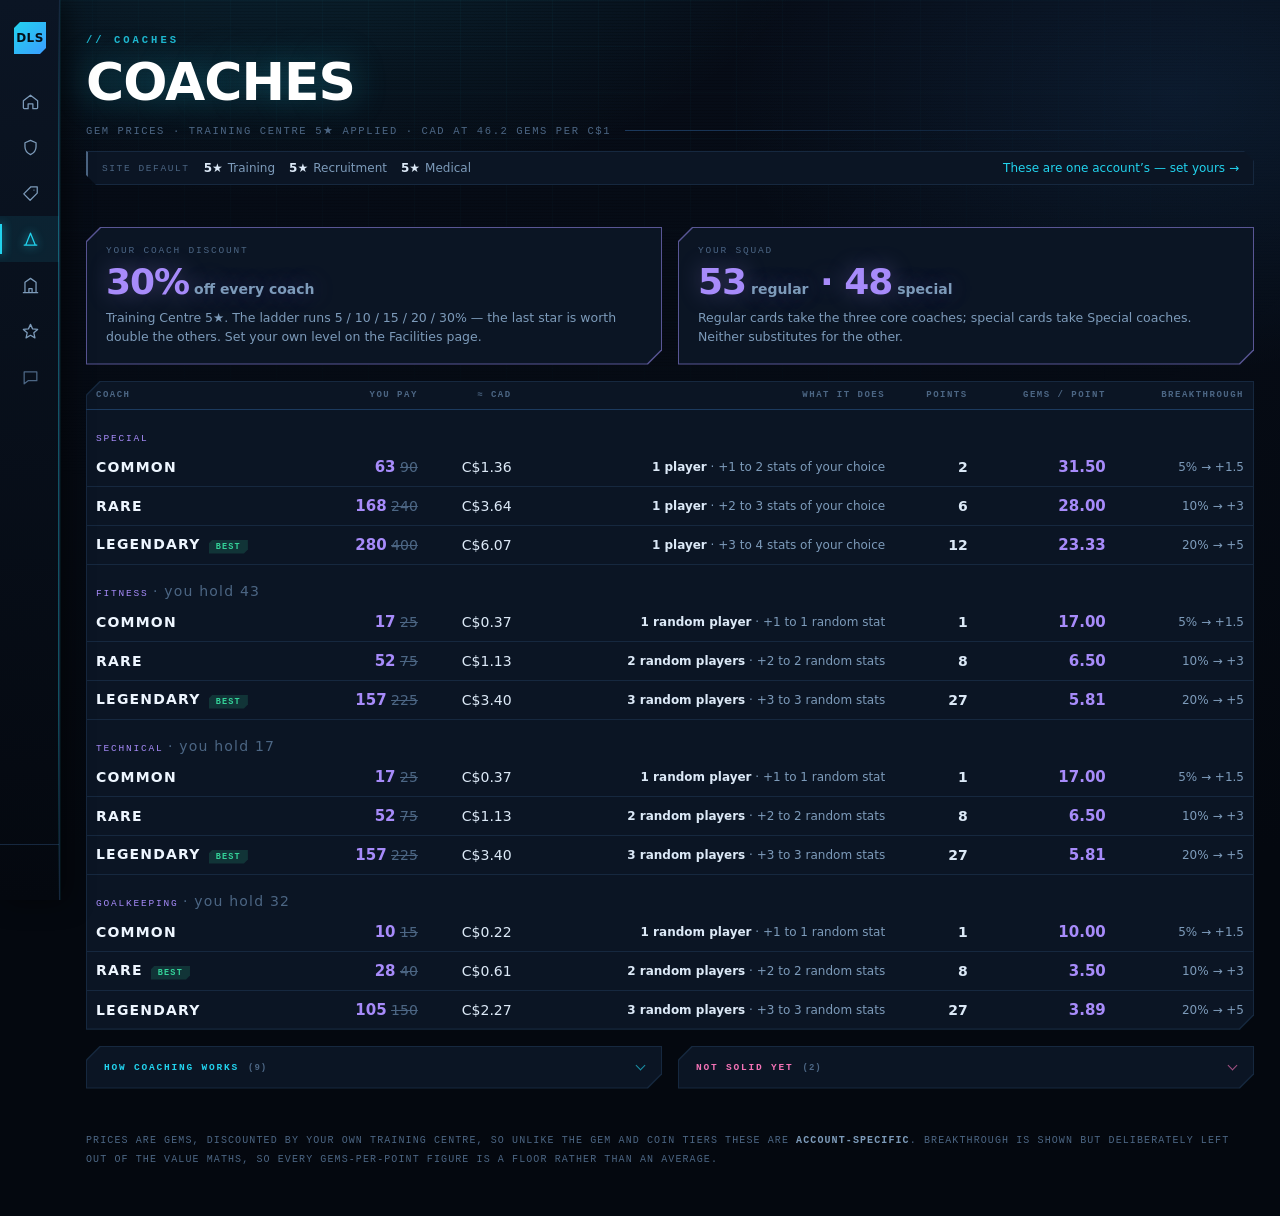
==== commit 2b84d70d: "Stop publishing one account's prices as if they were everybody's A coach cost "63 gems" on this site" ====
--- a/coaches.html
+++ b/coaches.html
@@ -167,6 +167,7 @@
     <p class="eyebrow">// Coaches</p>
     <h1>Coaches</h1>
     <p class="rule" id="head-rule">—</p>
+    <div id="fac-bar"></div>
   </header>
 
   <div class="duo">
@@ -209,6 +210,7 @@
 
 </div>
 
+<script src="data/facilities.js"></script>
 <script src="data/coaches.js"></script>
 <script src="data/store.js"></script>
 <script src="data/players.js"></script>
@@ -223,8 +225,11 @@
 var money = function (n) { return 'C$' + n.toFixed(2); };
 var num = function (n) { return n.toLocaleString('en-CA'); };
 
+/* Discounted at the reader's own Training Centre level — see data/facilities.js.
+   Defaults to Francisco's 5-star, which is what every dated figure in the notes
+   was computed at. */
 function coachPrice(base) {
-  return base == null ? null : Math.floor(base * (100 - COACH_DISCOUNT_PCT) / 100);
+  return facilityNet(base, 'coach');
 }
 
 /* Best value is judged inside each coach line, not across the whole table:
@@ -244,7 +249,11 @@
   var best = bestPerType();
 
   document.getElementById('head-rule').textContent =
-    'Gem prices · your Training Centre discount applied · CAD at ' + gemRate.toFixed(1) + ' gems per C$1';
+    'Gem prices · Training Centre ' + facilityLevelLabel(facilityFor('coach').facility, facilityLevels().training)
+    + ' applied · CAD at ' + gemRate.toFixed(1) + ' gems per C$1';
+
+  var facBar = document.getElementById('fac-bar');
+  if (facBar) facBar.innerHTML = facilityBannerHTML();
 
   /* --- table --- */
   var lastType = null;
@@ -274,9 +283,13 @@
   }).join('');
 
   /* --- headline cards --- */
+  var coachPct = facilityDiscountPct('coach');
   document.getElementById('disc').innerHTML =
-    COACH_DISCOUNT_PCT + '%<small> off every coach</small>';
-  document.getElementById('disc-sub').textContent = COACH_DISCOUNT_SOURCE + '.';
+    coachPct + '%<small> off every coach</small>';
+  document.getElementById('disc-sub').textContent =
+    'Training Centre ' + facilityLevelLabel(facilityFor('coach').facility, facilityLevels().training)
+    + '. The ladder runs 5 / 10 / 15 / 20 / 30% — the last star is worth double the others. '
+    + 'Set your own level on the Facilities page.';
 
   /* Which cards each coach line can be used on at all. Mapping card type to
      the split is an inference: "standard" is the regular card type in the
--- a/assets/shell.css
+++ b/assets/shell.css
@@ -374,3 +374,54 @@
   body[data-dls-skin="hud"] { padding: 26px 16px 40px calc(var(--dls-rail-w) + 14px); }
   .head h1 { font-size: 38px; }
 }
+
+/* --- Facility strip -------------------------------------------------------
+   Carried by every page that prints a discounted price. Quiet by default and
+   coloured once the reader has set their own levels, so "these numbers are not
+   yours" and "these numbers are yours" never look the same. */
+.dls-facbar {
+  display: flex;
+  flex-wrap: wrap;
+  align-items: center;
+  gap: 10px 14px;
+  padding: 9px 14px;
+  background: var(--dls-panel);
+  border: 1px solid var(--dls-edge-soft);
+  border-left: 2px solid var(--dls-ink-faint);
+  clip-path: polygon(0 0, calc(100% - 10px) 0, 100% 10px, 100% 100%, 10px 100%, 0 calc(100% - 10px));
+  font-size: 12px;
+}
+.dls-facbar--custom { border-left-color: var(--dls-mint); }
+
+.dls-facbar__tag {
+  font-family: var(--dls-mono);
+  font-size: 9.5px;
+  letter-spacing: 1.6px;
+  text-transform: uppercase;
+  color: var(--dls-ink-faint);
+  white-space: nowrap;
+}
+.dls-facbar--custom .dls-facbar__tag { color: var(--dls-mint); }
+
+.dls-facbar__body { display: flex; flex-wrap: wrap; gap: 4px 14px; min-width: 0; }
+.dls-facbar__lvl { color: var(--dls-ink-dim); white-space: nowrap; }
+.dls-facbar__lvl b {
+  margin-right: 5px;
+  color: var(--dls-ink);
+  font-variant-numeric: tabular-nums;
+}
+
+.dls-facbar__link {
+  margin-left: auto;
+  color: var(--dls-cyan);
+  text-decoration: none;
+  white-space: nowrap;
+}
+.dls-facbar__link:hover { text-decoration: underline; }
+
+@media (max-width: 620px) {
+  .dls-facbar__link { margin-left: 0; }
+}
+
+/* The strip sits inside the page header, under the rule line. */
+.head .dls-facbar { margin-top: 14px; }
